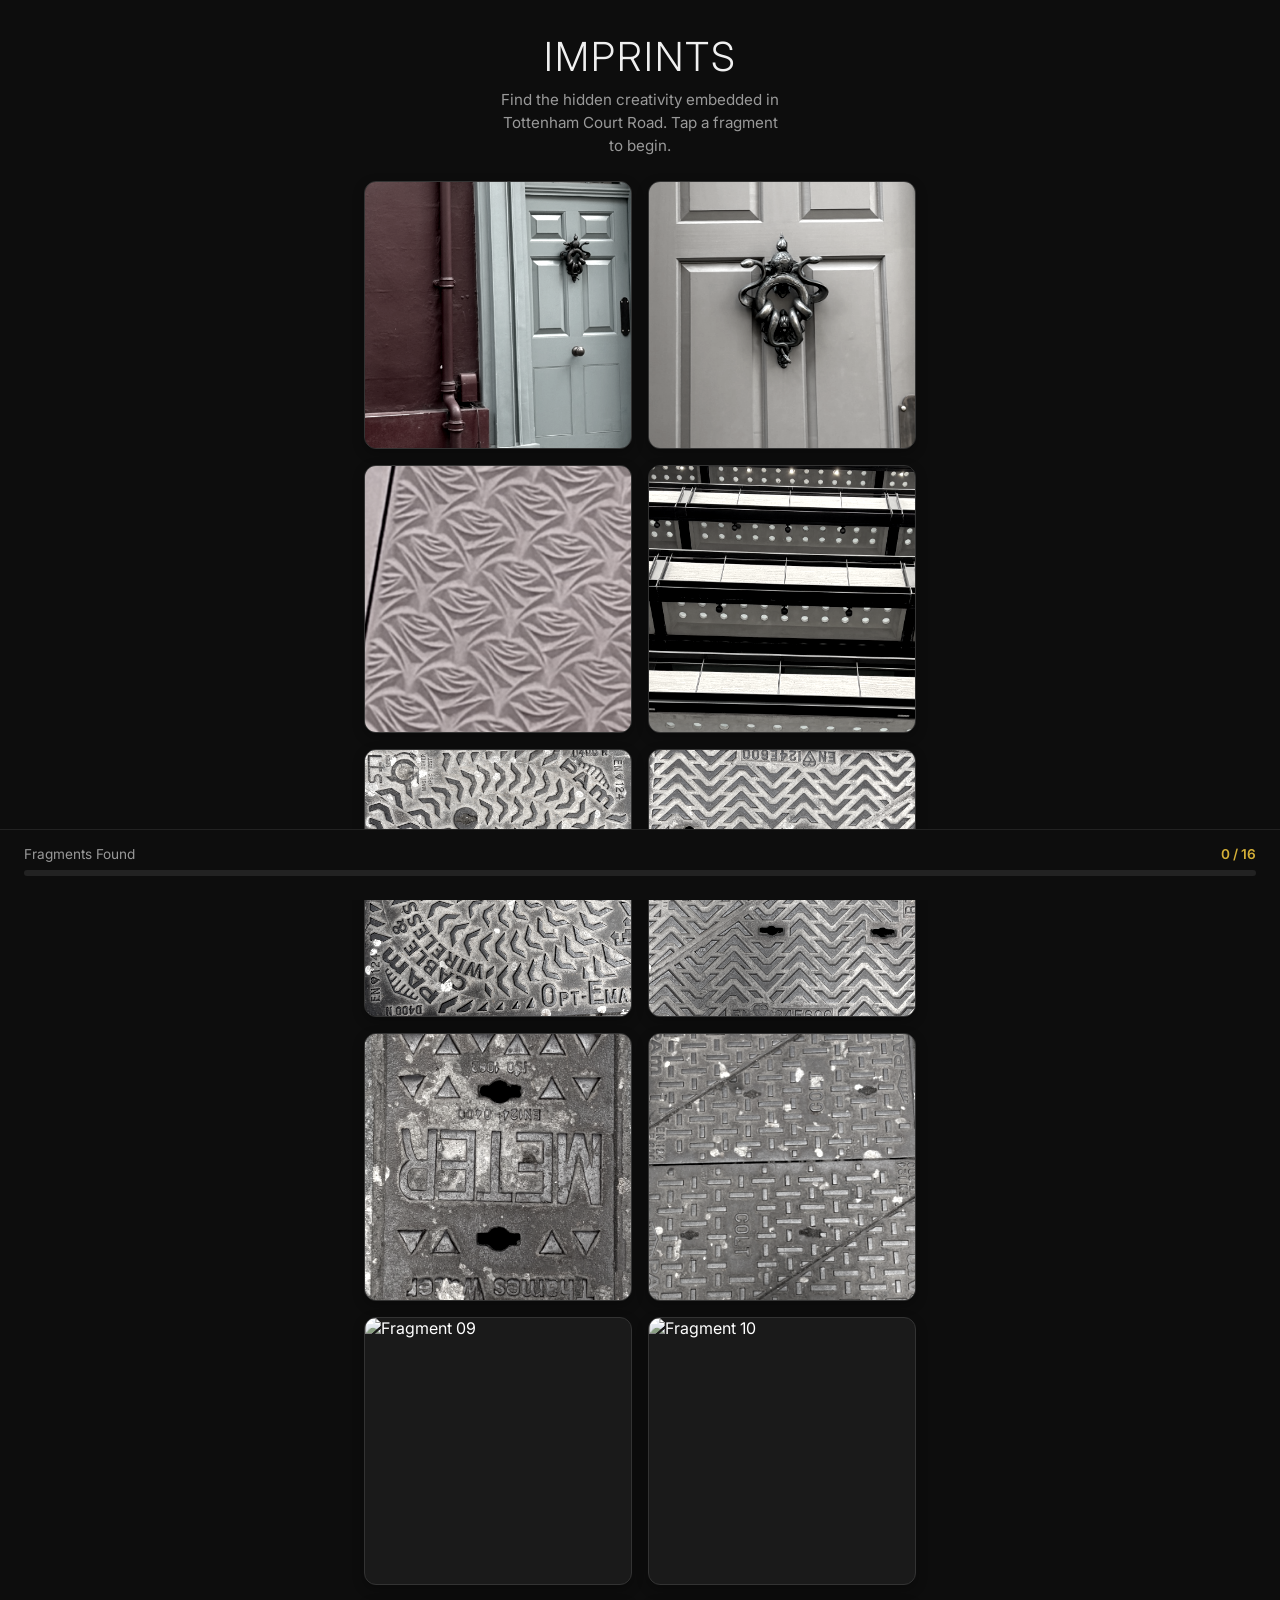
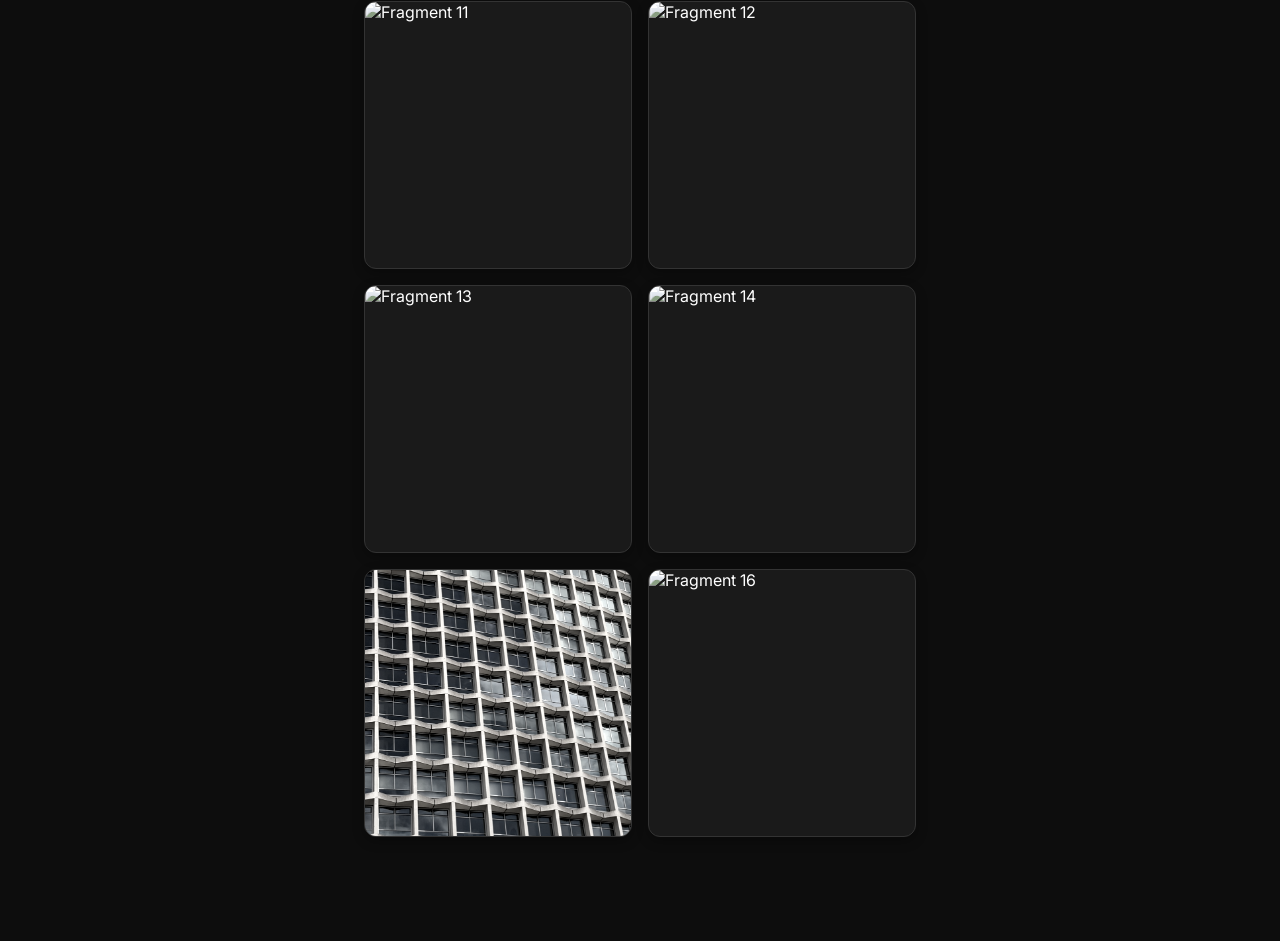
==== index.html @ 4978377a "cange folder" ====
<!DOCTYPE html>
<html lang="en">
<head>
    <meta charset="UTF-8">
    <meta name="viewport" content="width=device-width, initial-scale=1.0, maximum-scale=1.0, user-scalable=no">
    <title>Imprints | Scavenger Hunt</title>
    <link rel="preconnect" href="https://fonts.googleapis.com">
    <link rel="preconnect" href="https://fonts.gstatic.com" crossorigin>
    <link href="https://fonts.googleapis.com/css2?family=Inter:wght@300;400;600&display=swap" rel="stylesheet">
    <link rel="stylesheet" href="style.css">
</head>
<body>
    <div class="app-container">
        <!-- Header -->
        <header class="header">
            <h1>Imprints</h1>
            <p>Find the hidden creativity embedded in Tottenham Court Road. Tap a fragment to begin.</p>
        </header>

        <!-- Main Grid -->
        <main class="grid-container" id="fragment-grid">
            <!-- Fragments will be injected here by app.js -->
        </main>

        <!-- Fullscreen Modal for Capture -->
        <div class="modal hidden" id="capture-modal">
            <div class="modal-content">
                <button class="close-btn" id="close-modal">&times;</button>
                <div class="modal-image-container">
                    <img src="" alt="Texture to find" id="modal-image">
                </div>
                <div class="modal-actions">
                    <h2 id="modal-title">Fragment #01</h2>
                    <p class="modal-instruction">Find this texture in the real world.</p>
                    
                    <label class="capture-btn" for="camera-input">
                        <span class="icon">&#128247;</span> Capture Imprint
                    </label>
                    <input type="file" id="camera-input" accept="image/*" capture="environment" class="hidden-input">
                </div>
            </div>
            
            <!-- Scanning Overlay -->
            <div class="scanning-overlay hidden" id="scanning-overlay">
                <div class="scanner-line"></div>
                <div class="scanning-text">Analyzing Imprint...</div>
            </div>
            
            <!-- Success Overlay -->
            <div class="success-overlay hidden" id="success-overlay">
                <div class="success-icon">&#10003;</div>
                <div class="success-text">Imprint Found!</div>
                <p>You have uncovered a layer of the city's creativity.</p>
                <button class="continue-btn" id="continue-btn">Continue Hunting</button>
            </div>
        </div>
        
        <!-- Progress Bar -->
        <div class="progress-bar-container">
            <div class="progress-stats">
                <span>Fragments Found</span>
                <span id="progress-text">0 / 16</span>
            </div>
            <div class="progress-track">
                <div class="progress-fill" id="progress-fill"></div>
            </div>
        </div>
    </div>

    <script src="app.js"></script>
</body>
</html>
---- style.css ----
:root {
    /* Solid, premium dark color palette */
    --bg-color: #0d0d0d;
    --surface-color: #1a1a1a;
    --surface-highlight: #262626;
    --text-primary: #f0f0f0;
    --text-secondary: #999999;
    --accent: #d4af37; /* A subtle gold/bronze for "creative spark" */
    --success: #4caf50;
    --border-radius: 12px;
    --transition-fast: 0.2s ease;
    --transition-smooth: 0.4s cubic-bezier(0.16, 1, 0.3, 1);
}

* {
    margin: 0;
    padding: 0;
    box-sizing: border-box;
}

body {
    font-family: 'Inter', -apple-system, BlinkMacSystemFont, sans-serif;
    background-color: var(--bg-color);
    color: var(--text-primary);
    -webkit-font-smoothing: antialiased;
    overflow-x: hidden;
    user-select: none;
}

.app-container {
    max-width: 600px; /* Constrain for larger screens, fills mobile */
    margin: 0 auto;
    min-height: 100vh;
    display: flex;
    flex-direction: column;
    padding-bottom: 80px; /* Space for progress bar */
}

/* Typography & Header */
.header {
    padding: 32px 24px 24px;
    text-align: center;
}

h1 {
    font-weight: 300;
    font-size: 2.5rem;
    letter-spacing: 2px;
    margin-bottom: 8px;
    text-transform: uppercase;
}

.header p {
    color: var(--text-secondary);
    font-size: 0.95rem;
    line-height: 1.5;
    max-width: 280px;
    margin: 0 auto;
}

/* Grid Layout */
.grid-container {
    display: grid;
    grid-template-columns: repeat(2, 1fr);
    gap: 16px;
    padding: 0 24px 24px;
}

.fragment-card {
    position: relative;
    aspect-ratio: 1;
    border-radius: var(--border-radius);
    overflow: hidden;
    background-color: var(--surface-color);
    cursor: pointer;
    box-shadow: 0 4px 12px rgba(0,0,0,0.3);
    transition: transform var(--transition-fast), box-shadow var(--transition-fast);
    /* Solid borders instead of glassmorphism */
    border: 1px solid #333; 
}

.fragment-card:active {
    transform: scale(0.96);
}

.fragment-image {
    width: 100%;
    height: 100%;
    object-fit: cover;
    filter: grayscale(80%) contrast(1.2); /* Make them look hidden/mysterious initially */
    transition: filter var(--transition-smooth);
}

/* Found State */
.fragment-card.found .fragment-image {
    filter: grayscale(0%) contrast(1); /* Reveal original colors */
}

.fragment-card.found::after {
    content: '✓';
    position: absolute;
    top: 8px;
    right: 8px;
    width: 24px;
    height: 24px;
    background-color: var(--accent);
    color: #000;
    display: flex;
    align-items: center;
    justify-content: center;
    border-radius: 50%;
    font-size: 14px;
    font-weight: bold;
    box-shadow: 0 2px 8px rgba(0,0,0,0.5);
}

/* Modal */
.modal {
    position: fixed;
    top: 0;
    left: 0;
    width: 100vw;
    height: 100vh;
    background-color: var(--bg-color);
    z-index: 100;
    display: flex;
    flex-direction: column;
    opacity: 1;
    transition: opacity var(--transition-smooth), transform var(--transition-smooth);
}

.modal.hidden {
    opacity: 0;
    pointer-events: none;
    transform: translateY(20px);
}

.modal-content {
    flex: 1;
    display: flex;
    flex-direction: column;
    height: 100%;
}

.close-btn {
    position: absolute;
    top: 24px;
    right: 24px;
    background: var(--surface-color);
    border: 1px solid #333;
    color: var(--text-primary);
    width: 44px;
    height: 44px;
    border-radius: 50%;
    font-size: 24px;
    display: flex;
    align-items: center;
    justify-content: center;
    cursor: pointer;
    z-index: 10;
}

.modal-image-container {
    flex: 1;
    width: 100%;
    background-color: #000;
    display: flex;
    align-items: center;
    justify-content: center;
    overflow: hidden;
}

#modal-image {
    width: 100%;
    height: 100%;
    object-fit: cover;
}

.modal-actions {
    background-color: var(--surface-color);
    padding: 32px 24px 48px;
    border-top: 1px solid #333;
    text-align: center;
}

#modal-title {
    font-weight: 600;
    font-size: 1.5rem;
    margin-bottom: 8px;
}

.modal-instruction {
    color: var(--text-secondary);
    margin-bottom: 24px;
}

/* Buttons */
.capture-btn, .continue-btn {
    display: inline-flex;
    align-items: center;
    justify-content: center;
    background-color: var(--accent);
    color: #000;
    padding: 16px 32px;
    border-radius: 30px;
    font-size: 1.1rem;
    font-weight: 600;
    width: 100%;
    max-width: 300px;
    cursor: pointer;
    border: none;
    transition: opacity var(--transition-fast), transform var(--transition-fast);
}

.capture-btn:active, .continue-btn:active {
    transform: scale(0.98);
}

.icon {
    margin-right: 8px;
    font-size: 1.2rem;
}

.hidden-input {
    display: none; /* Hide the actual file input */
}

/* Progress Bar */
.progress-bar-container {
    position: fixed;
    bottom: 0;
    left: 0;
    width: 100%;
    background-color: var(--bg-color);
    padding: 16px 24px 24px;
    border-top: 1px solid #222;
    z-index: 50;
}

.progress-stats {
    display: flex;
    justify-content: space-between;
    margin-bottom: 8px;
    font-size: 0.85rem;
    color: var(--text-secondary);
}

#progress-text {
    color: var(--accent);
    font-weight: 600;
}

.progress-track {
    width: 100%;
    height: 6px;
    background-color: #222;
    border-radius: 3px;
    overflow: hidden;
}

.progress-fill {
    height: 100%;
    background-color: var(--accent);
    width: 0%;
    transition: width 0.8s cubic-bezier(0.16, 1, 0.3, 1);
}

/* Overlays (Scanning / Success) */
.scanning-overlay, .success-overlay {
    position: absolute;
    top: 0;
    left: 0;
    width: 100%;
    height: 100%;
    background-color: rgba(13, 13, 13, 0.95);
    z-index: 101;
    display: flex;
    flex-direction: column;
    align-items: center;
    justify-content: center;
    transition: opacity var(--transition-fast);
}

.scanning-overlay.hidden, .success-overlay.hidden {
    opacity: 0;
    pointer-events: none;
}

.scanner-line {
    width: 80%;
    height: 2px;
    background-color: var(--accent);
    box-shadow: 0 0 10px var(--accent);
    animation: scan 1.5s infinite ease-in-out alternate;
    margin-bottom: 24px;
}

@keyframes scan {
    0% { transform: translateY(-50px); }
    100% { transform: translateY(50px); }
}

.scanning-text {
    font-family: monospace;
    color: var(--accent);
    letter-spacing: 2px;
    animation: pulse 1s infinite alternate;
}

@keyframes pulse {
    0% { opacity: 0.5; }
    100% { opacity: 1; }
}

.success-icon {
    font-size: 4rem;
    color: var(--accent);
    margin-bottom: 16px;
}

.success-text {
    font-size: 2rem;
    font-weight: 600;
    margin-bottom: 8px;
}

.success-overlay p {
    color: var(--text-secondary);
    margin-bottom: 32px;
    text-align: center;
    max-width: 250px;
}
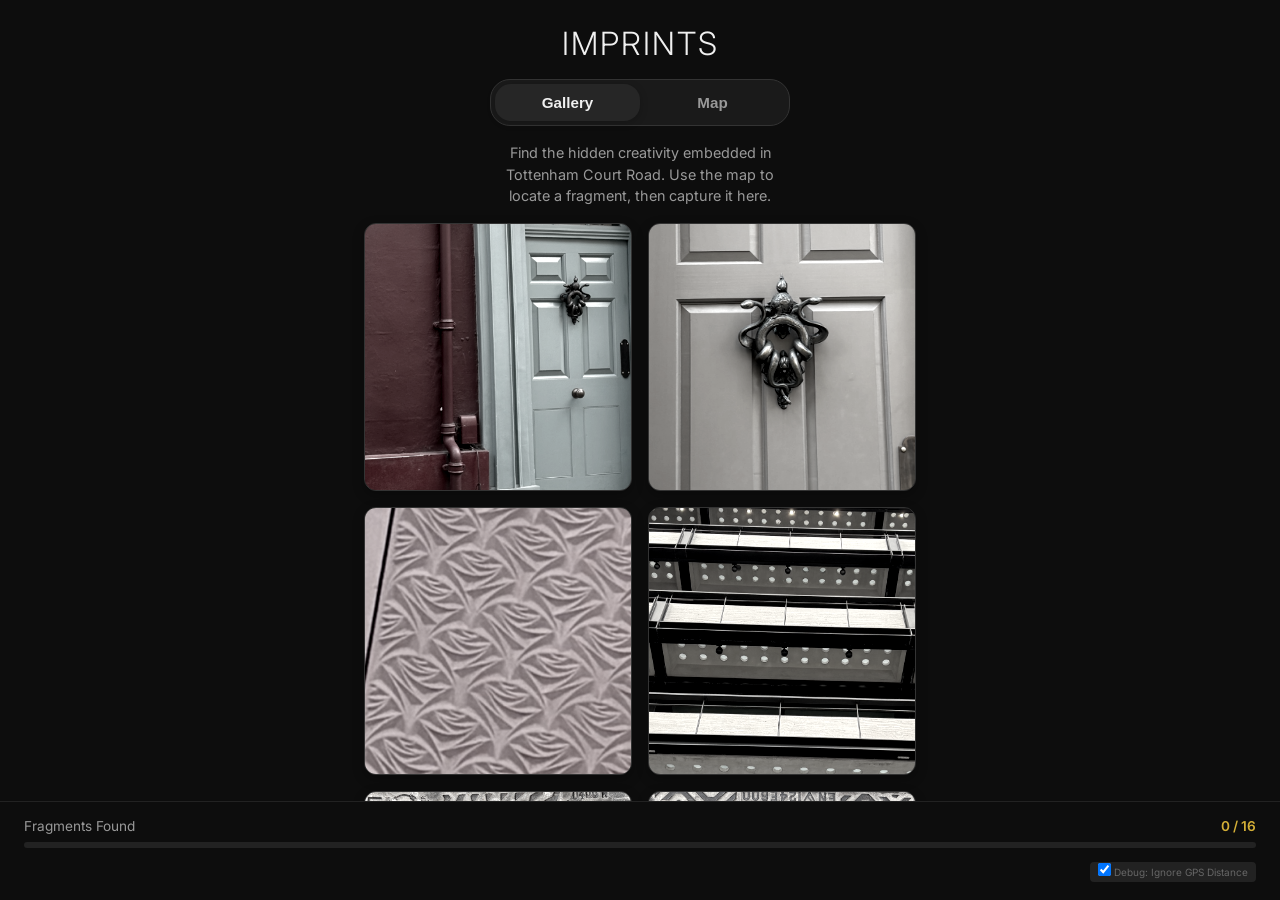
==== commit 07172b7f: "map functinality" ====
--- a/index.html
+++ b/index.html
@@ -1,28 +1,53 @@
 <!DOCTYPE html>
 <html lang="en">
+
 <head>
     <meta charset="UTF-8">
     <meta name="viewport" content="width=device-width, initial-scale=1.0, maximum-scale=1.0, user-scalable=no">
     <title>Imprints | Scavenger Hunt</title>
+
+    <!-- Fonts -->
     <link rel="preconnect" href="https://fonts.googleapis.com">
     <link rel="preconnect" href="https://fonts.gstatic.com" crossorigin>
     <link href="https://fonts.googleapis.com/css2?family=Inter:wght@300;400;600&display=swap" rel="stylesheet">
+
+    <!-- Leaflet CSS for Maps -->
+    <link rel="stylesheet" href="https://unpkg.com/leaflet@1.9.4/dist/leaflet.css"
+        integrity="sha256-p4NxAoJBhIIN+hmNHrzRCf9tD/miZyoHS5obTRR9BMY=" crossorigin="" />
+
+    <!-- Custom CSS -->
     <link rel="stylesheet" href="style.css">
 </head>
+
 <body>
     <div class="app-container">
-        <!-- Header -->
-        <header class="header">
+
+        <!-- Toggle map/grid -->
+        <nav class="top-nav">
             <h1>Imprints</h1>
-            <p>Find the hidden creativity embedded in Tottenham Court Road. Tap a fragment to begin.</p>
-        </header>
+            <div class="nav-toggles">
+                <button id="btn-grid" class="nav-btn active">Gallery</button>
+                <button id="btn-map" class="nav-btn">Map</button>
+            </div>
+        </nav>
 
-        <!-- Main Grid -->
-        <main class="grid-container" id="fragment-grid">
-            <!-- Fragments will be injected here by app.js -->
+        <!-- Main Gallery Grid View -->
+        <main class="view-container active-view" id="view-grid">
+            <header class="header">
+                <p>Find the hidden creativity embedded in Tottenham Court Road. Use the map to locate a fragment, then
+                    capture it here.</p>
+            </header>
+            <div class="grid-container" id="fragment-grid">
+                <!-- Fragments injected via JS -->
+            </div>
         </main>
 
-        <!-- Fullscreen Modal for Capture -->
+        <!-- Map View -->
+        <main class="view-container" id="view-map">
+            <div id="leaflet-map"></div>
+        </main>
+
+        <!-- Capture Modal -->
         <div class="modal hidden" id="capture-modal">
             <div class="modal-content">
                 <button class="close-btn" id="close-modal">&times;</button>
@@ -31,21 +56,25 @@
                 </div>
                 <div class="modal-actions">
                     <h2 id="modal-title">Fragment #01</h2>
-                    <p class="modal-instruction">Find this texture in the real world.</p>
-                    
-                    <label class="capture-btn" for="camera-input">
-                        <span class="icon">&#128247;</span> Capture Imprint
+                    <p class="modal-distance" id="modal-distance">Distance: Checking Location...</p>
+                    <p class="modal-instruction" id="modal-instruction">Navigate closer to the fragment's location to
+                        unlock capture mode.</p>
+
+                    <label class="capture-btn disabled" id="capture-label" for="camera-input">
+                        <span class="icon" id="capture-icon">&#128247;</span> <span id="capture-text">Too Far
+                            Away</span>
                     </label>
-                    <input type="file" id="camera-input" accept="image/*" capture="environment" class="hidden-input">
+                    <input type="file" id="camera-input" accept="image/*" capture="environment" class="hidden-input"
+                        disabled>
                 </div>
             </div>
-            
+
             <!-- Scanning Overlay -->
             <div class="scanning-overlay hidden" id="scanning-overlay">
                 <div class="scanner-line"></div>
-                <div class="scanning-text">Analyzing Imprint...</div>
+                <div class="scanning-text">Analyzing Imprint & Location...</div>
             </div>
-            
+
             <!-- Success Overlay -->
             <div class="success-overlay hidden" id="success-overlay">
                 <div class="success-icon">&#10003;</div>
@@ -53,8 +82,16 @@
                 <p>You have uncovered a layer of the city's creativity.</p>
                 <button class="continue-btn" id="continue-btn">Continue Hunting</button>
             </div>
+
+            <!-- Error Overlay -->
+            <div class="error-overlay hidden" id="error-overlay">
+                <div class="error-icon">&#10007;</div>
+                <div class="success-text" style="color:#ff5252;">Validation Failed</div>
+                <p id="error-message">You are not close enough to this imprint's location. Keep looking!</p>
+                <button class="continue-btn" id="error-btn" style="background-color:#ff5252;">Try Again</button>
+            </div>
         </div>
-        
+
         <!-- Progress Bar -->
         <div class="progress-bar-container">
             <div class="progress-stats">
@@ -64,9 +101,21 @@
             <div class="progress-track">
                 <div class="progress-fill" id="progress-fill"></div>
             </div>
+
+            <!-- DEBUG TOGGLE (Remove before production) -->
+            <div class="debug-panel">
+                <label>
+                    <input type="checkbox" id="debug-location" checked> Debug: Ignore GPS Distance
+                </label>
+            </div>
         </div>
     </div>
 
+    <!-- Leaflet JS -->
+    <script src="https://unpkg.com/leaflet@1.9.4/dist/leaflet.js"
+        integrity="sha256-20nQCchB9co0qIjJZRGuk2/Z9VM+kNiyxNV1lvTlZBo=" crossorigin=""></script>
+    <!-- Custom JS -->
     <script src="app.js"></script>
 </body>
-</html>
+
+</html>
--- a/style.css
+++ b/style.css
@@ -5,8 +5,10 @@
     --surface-highlight: #262626;
     --text-primary: #f0f0f0;
     --text-secondary: #999999;
-    --accent: #d4af37; /* A subtle gold/bronze for "creative spark" */
+    --accent: #d4af37;
+    /* A subtle gold/bronze for "creative spark" */
     --success: #4caf50;
+    --error: #ff5252;
     --border-radius: 12px;
     --transition-fast: 0.2s ease;
     --transition-smooth: 0.4s cubic-bezier(0.16, 1, 0.3, 1);
@@ -28,34 +30,85 @@
 }
 
 .app-container {
-    max-width: 600px; /* Constrain for larger screens, fills mobile */
+    max-width: 600px;
+    /* Constrain for larger screens, fills mobile */
     margin: 0 auto;
-    min-height: 100vh;
+    height: 100vh;
     display: flex;
     flex-direction: column;
-    padding-bottom: 80px; /* Space for progress bar */
+    padding-bottom: 80px;
+    /* Space for progress bar */
 }
 
 /* Typography & Header */
-.header {
-    padding: 32px 24px 24px;
+.top-nav {
+    padding: 24px 24px 16px;
     text-align: center;
+    background-color: var(--bg-color);
+    z-index: 10;
 }
 
 h1 {
     font-weight: 300;
-    font-size: 2.5rem;
+    font-size: 2rem;
     letter-spacing: 2px;
-    margin-bottom: 8px;
+    margin-bottom: 16px;
     text-transform: uppercase;
+}
+
+.nav-toggles {
+    display: flex;
+    background-color: var(--surface-color);
+    border-radius: 20px;
+    padding: 4px;
+    width: 100%;
+    max-width: 300px;
+    margin: 0 auto;
+    border: 1px solid #333;
+}
+
+.nav-btn {
+    flex: 1;
+    background: transparent;
+    border: none;
+    color: var(--text-secondary);
+    padding: 10px 0;
+    border-radius: 16px;
+    font-size: 0.95rem;
+    font-weight: 600;
+    cursor: pointer;
+    transition: all var(--transition-fast);
+}
+
+.nav-btn.active {
+    background-color: var(--surface-highlight);
+    color: var(--text-primary);
+    box-shadow: 0 2px 8px rgba(0, 0, 0, 0.2);
+}
+
+.header {
+    padding: 0 24px 16px;
+    text-align: center;
 }
 
 .header p {
     color: var(--text-secondary);
-    font-size: 0.95rem;
+    font-size: 0.90rem;
     line-height: 1.5;
     max-width: 280px;
     margin: 0 auto;
+}
+
+/* View Containers */
+.view-container {
+    flex: 1;
+    display: none;
+    flex-direction: column;
+    overflow-y: auto;
+}
+
+.view-container.active-view {
+    display: flex;
 }
 
 /* Grid Layout */
@@ -73,10 +126,9 @@
     overflow: hidden;
     background-color: var(--surface-color);
     cursor: pointer;
-    box-shadow: 0 4px 12px rgba(0,0,0,0.3);
+    box-shadow: 0 4px 12px rgba(0, 0, 0, 0.3);
     transition: transform var(--transition-fast), box-shadow var(--transition-fast);
-    /* Solid borders instead of glassmorphism */
-    border: 1px solid #333; 
+    border: 1px solid #333;
 }
 
 .fragment-card:active {
@@ -87,13 +139,13 @@
     width: 100%;
     height: 100%;
     object-fit: cover;
-    filter: grayscale(80%) contrast(1.2); /* Make them look hidden/mysterious initially */
+    filter: grayscale(80%) contrast(1.2);
     transition: filter var(--transition-smooth);
 }
 
 /* Found State */
 .fragment-card.found .fragment-image {
-    filter: grayscale(0%) contrast(1); /* Reveal original colors */
+    filter: grayscale(0%) contrast(1);
 }
 
 .fragment-card.found::after {
@@ -111,7 +163,66 @@
     border-radius: 50%;
     font-size: 14px;
     font-weight: bold;
-    box-shadow: 0 2px 8px rgba(0,0,0,0.5);
+    box-shadow: 0 2px 8px rgba(0, 0, 0, 0.5);
+}
+
+/* Map Layout */
+#leaflet-map {
+    width: 100%;
+    flex: 1;
+    background-color: #111;
+    z-index: 1;
+    /* Keep below overlays */
+}
+
+/* Custom Marker CSS */
+.custom-div-icon {
+    background: transparent;
+    border: none;
+}
+
+.marker-pin {
+    width: 20px;
+    height: 20px;
+    border-radius: 50%;
+    background-color: var(--surface-color);
+    border: 3px solid #555;
+    box-shadow: 0 0 10px rgba(0, 0, 0, 0.8);
+    transition: transform var(--transition-fast);
+}
+
+.marker-pin.found-pin {
+    background-color: var(--accent);
+    border-color: #fff;
+    box-shadow: 0 0 15px var(--accent);
+}
+
+.custom-div-icon:active .marker-pin {
+    transform: scale(1.2);
+}
+
+.user-location-marker {
+    width: 16px;
+    height: 16px;
+    border-radius: 50%;
+    background-color: #4285F4;
+    border: 3px solid #fff;
+    box-shadow: 0 0 15px rgba(66, 133, 244, 0.8);
+    animation: pulse-blue 2s infinite;
+}
+
+@keyframes pulse-blue {
+    0% {
+        box-shadow: 0 0 0 0 rgba(66, 133, 244, 0.7);
+    }
+
+    70% {
+        box-shadow: 0 0 0 15px rgba(66, 133, 244, 0);
+    }
+
+    100% {
+        box-shadow: 0 0 0 0 rgba(66, 133, 244, 0);
+    }
 }
 
 /* Modal */
@@ -178,7 +289,7 @@
 
 .modal-actions {
     background-color: var(--surface-color);
-    padding: 32px 24px 48px;
+    padding: 24px 24px 48px;
     border-top: 1px solid #333;
     text-align: center;
 }
@@ -186,16 +297,29 @@
 #modal-title {
     font-weight: 600;
     font-size: 1.5rem;
+    margin-bottom: 4px;
+}
+
+.modal-distance {
+    font-weight: 600;
+    font-size: 1rem;
+    color: var(--error);
     margin-bottom: 8px;
+}
+
+.modal-distance.valid {
+    color: var(--success);
 }
 
 .modal-instruction {
     color: var(--text-secondary);
     margin-bottom: 24px;
+    font-size: 0.9rem;
 }
 
 /* Buttons */
-.capture-btn, .continue-btn {
+.capture-btn,
+.continue-btn {
     display: inline-flex;
     align-items: center;
     justify-content: center;
@@ -209,10 +333,17 @@
     max-width: 300px;
     cursor: pointer;
     border: none;
-    transition: opacity var(--transition-fast), transform var(--transition-fast);
-}
-
-.capture-btn:active, .continue-btn:active {
+    transition: all var(--transition-fast);
+}
+
+.capture-btn.disabled {
+    background-color: #333;
+    color: #777;
+    cursor: not-allowed;
+}
+
+.capture-btn:not(.disabled):active,
+.continue-btn:active {
     transform: scale(0.98);
 }
 
@@ -222,7 +353,7 @@
 }
 
 .hidden-input {
-    display: none; /* Hide the actual file input */
+    display: none;
 }
 
 /* Progress Bar */
@@ -232,7 +363,7 @@
     left: 0;
     width: 100%;
     background-color: var(--bg-color);
-    padding: 16px 24px 24px;
+    padding: 16px 24px 20px;
     border-top: 1px solid #222;
     z-index: 50;
 }
@@ -265,8 +396,24 @@
     transition: width 0.8s cubic-bezier(0.16, 1, 0.3, 1);
 }
 
-/* Overlays (Scanning / Success) */
-.scanning-overlay, .success-overlay {
+.debug-panel {
+    margin-top: 12px;
+    text-align: right;
+}
+
+.debug-panel label {
+    font-size: 10px;
+    color: #666;
+    background: #222;
+    padding: 4px 8px;
+    border-radius: 4px;
+    cursor: pointer;
+}
+
+/* Overlays (Scanning / Success / Error) */
+.scanning-overlay,
+.success-overlay,
+.error-overlay {
     position: absolute;
     top: 0;
     left: 0;
@@ -281,7 +428,9 @@
     transition: opacity var(--transition-fast);
 }
 
-.scanning-overlay.hidden, .success-overlay.hidden {
+.scanning-overlay.hidden,
+.success-overlay.hidden,
+.error-overlay.hidden {
     opacity: 0;
     pointer-events: none;
 }
@@ -296,8 +445,13 @@
 }
 
 @keyframes scan {
-    0% { transform: translateY(-50px); }
-    100% { transform: translateY(50px); }
+    0% {
+        transform: translateY(-50px);
+    }
+
+    100% {
+        transform: translateY(50px);
+    }
 }
 
 .scanning-text {
@@ -305,28 +459,45 @@
     color: var(--accent);
     letter-spacing: 2px;
     animation: pulse 1s infinite alternate;
+    text-align: center;
+    padding: 0 20px;
 }
 
 @keyframes pulse {
-    0% { opacity: 0.5; }
-    100% { opacity: 1; }
+    0% {
+        opacity: 0.5;
+    }
+
+    100% {
+        opacity: 1;
+    }
+}
+
+.success-icon,
+.error-icon {
+    font-size: 4rem;
+    margin-bottom: 16px;
 }
 
 .success-icon {
-    font-size: 4rem;
-    color: var(--accent);
-    margin-bottom: 16px;
+    color: var(--success);
+}
+
+.error-icon {
+    color: var(--error);
 }
 
 .success-text {
     font-size: 2rem;
     font-weight: 600;
     margin-bottom: 8px;
-}
-
-.success-overlay p {
+    text-align: center;
+}
+
+.success-overlay p,
+.error-overlay p {
     color: var(--text-secondary);
     margin-bottom: 32px;
     text-align: center;
     max-width: 250px;
-}
+}
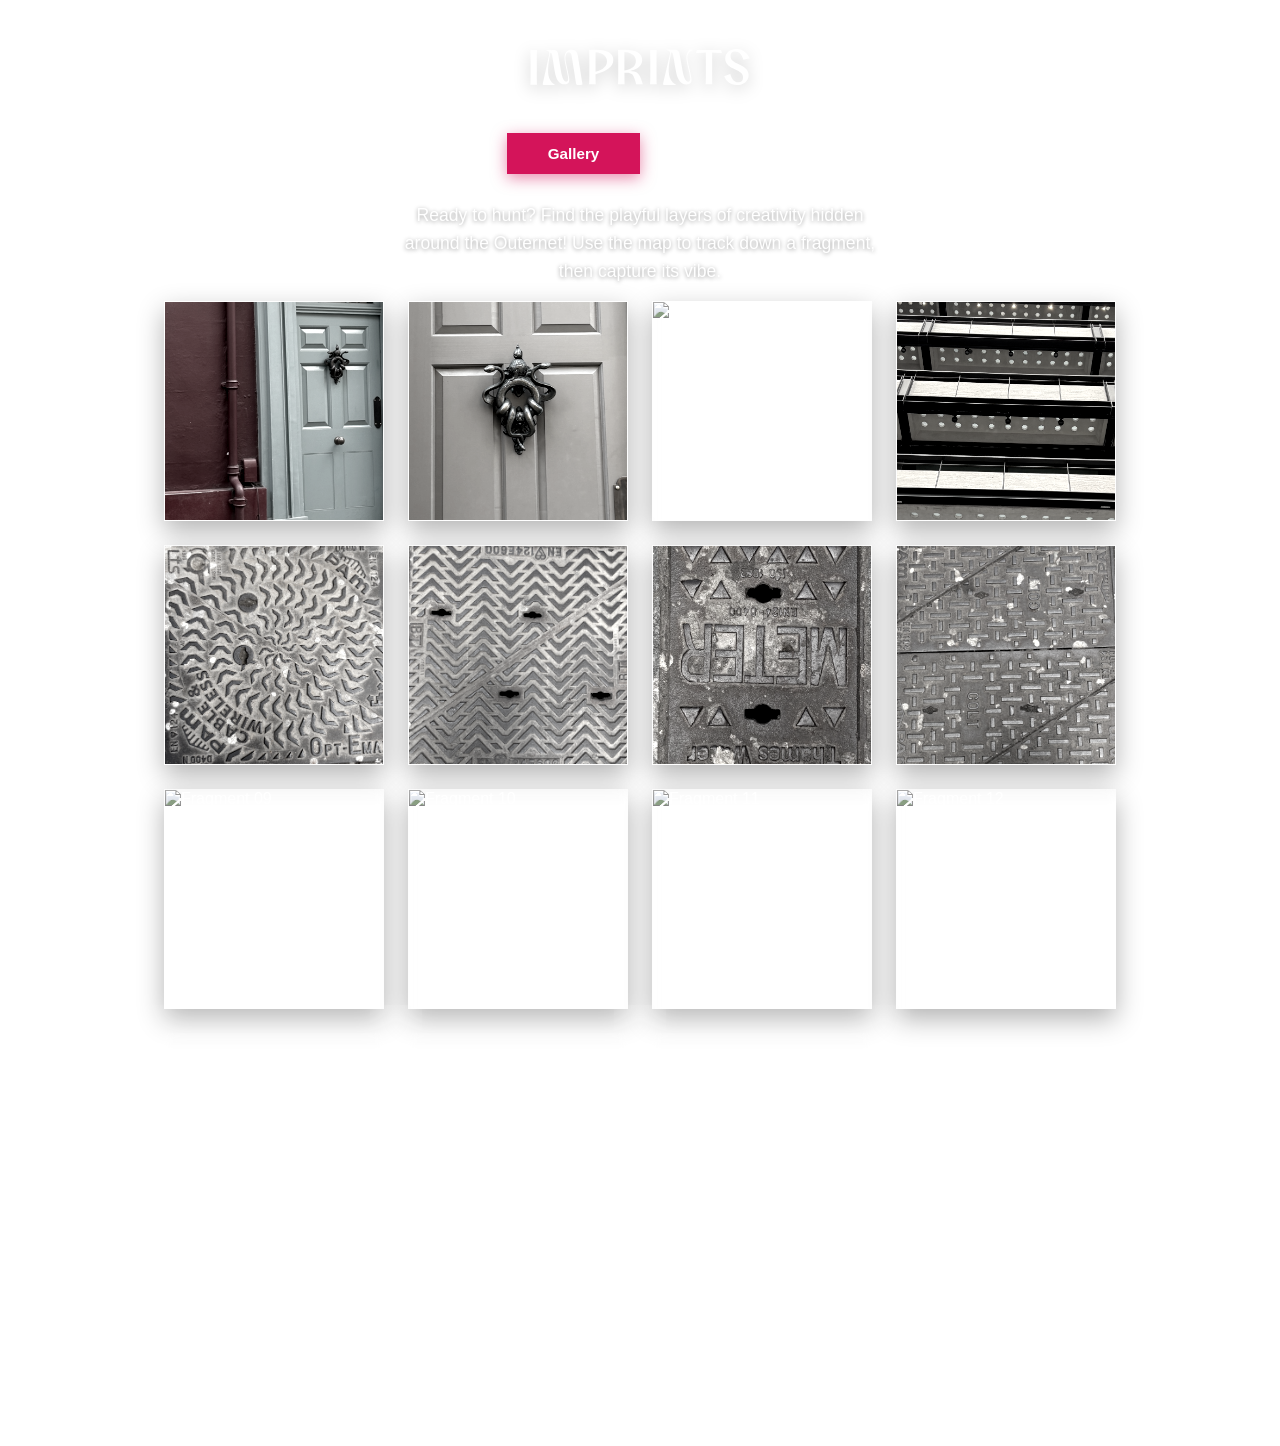
==== commit cb7f7203: "branding" ====
--- a/index.html
+++ b/index.html
@@ -5,11 +5,6 @@
     <meta charset="UTF-8">
     <meta name="viewport" content="width=device-width, initial-scale=1.0, maximum-scale=1.0, user-scalable=no">
     <title>Imprints | Scavenger Hunt</title>
-
-    <!-- Fonts -->
-    <link rel="preconnect" href="https://fonts.googleapis.com">
-    <link rel="preconnect" href="https://fonts.gstatic.com" crossorigin>
-    <link href="https://fonts.googleapis.com/css2?family=Inter:wght@300;400;600&display=swap" rel="stylesheet">
 
     <!-- Leaflet CSS for Maps -->
     <link rel="stylesheet" href="https://unpkg.com/leaflet@1.9.4/dist/leaflet.css"
@@ -24,7 +19,9 @@
 
         <!-- Toggle map/grid -->
         <nav class="top-nav">
-            <h1>Imprints</h1>
+            <div class="logo-container">
+                <img src="images/IMPRINTS Logo.svg" alt="Imprints Project" class="main-logo">
+            </div>
             <div class="nav-toggles">
                 <button id="btn-grid" class="nav-btn active">Gallery</button>
                 <button id="btn-map" class="nav-btn">Map</button>
@@ -34,8 +31,7 @@
         <!-- Main Gallery Grid View -->
         <main class="view-container active-view" id="view-grid">
             <header class="header">
-                <p>Find the hidden creativity embedded in Tottenham Court Road. Use the map to locate a fragment, then
-                    capture it here.</p>
+                <p>Ready to hunt? Find the playful layers of creativity hidden around the Outernet! Use the map to track down a fragment, then capture its vibe.</p>
             </header>
             <div class="grid-container" id="fragment-grid">
                 <!-- Fragments injected via JS -->
@@ -71,12 +67,14 @@
 
             <!-- Scanning Overlay -->
             <div class="scanning-overlay hidden" id="scanning-overlay">
+                <div class="scanning-ring"></div>
                 <div class="scanner-line"></div>
-                <div class="scanning-text">Analyzing Imprint & Location...</div>
+                <div class="scanning-text">SCANNIG FOR IMPRINTS...</div>
             </div>
 
             <!-- Success Overlay -->
             <div class="success-overlay hidden" id="success-overlay">
+                <div class="success-glow"></div>
                 <div class="success-icon">&#10003;</div>
                 <div class="success-text">Imprint Found!</div>
                 <p>You have uncovered a layer of the city's creativity.</p>
@@ -96,17 +94,12 @@
         <div class="progress-bar-container">
             <div class="progress-stats">
                 <span>Fragments Found</span>
-                <span id="progress-text">0 / 16</span>
+                <span id="progress-text">0 / 15</span>
             </div>
             <div class="progress-track">
                 <div class="progress-fill" id="progress-fill"></div>
             </div>
 
-            <!-- DEBUG TOGGLE (Remove before production) -->
-            <div class="debug-panel">
-                <label>
-                    <input type="checkbox" id="debug-location" checked> Debug: Ignore GPS Distance
-                </label>
             </div>
         </div>
     </div>
--- a/style.css
+++ b/style.css
@@ -1,15 +1,34 @@
+@import url("https://use.typekit.net/tlc5rcf.css");
+
 :root {
-    /* Solid, premium dark color palette */
-    --bg-color: #0d0d0d;
-    --surface-color: #1a1a1a;
-    --surface-highlight: #262626;
-    --text-primary: #f0f0f0;
-    --text-secondary: #999999;
-    --accent: #d4af37;
-    /* A subtle gold/bronze for "creative spark" */
+    /* Imprints Project - Brand Identity */
+    --primary: #680026;
+
+    /* Secondary/Accent Palette - User Provided */
+    --white: #ffffff;
+    --accent-coral: #fe8c7b;
+    --accent-pink-soft: #f5c9ca;
+    --accent-teal: #1e8ea2;
+    --accent-blue-soft: #cae2e9;
+    --accent-berry: #d4145a;
+
+    /* Functional Mapping */
+    --bg-color: var(--primary);
+    --surface-color: rgba(255, 255, 255, 0.08);
+    /* Sophisticated glass look */
+    --surface-highlight: rgba(255, 255, 255, 0.15);
+    --text-primary: var(--white);
+    --text-secondary: var(--white);
+    --accent: var(--accent-coral);
+
     --success: #4caf50;
     --error: #ff5252;
-    --border-radius: 12px;
+
+    --font-heading: "aquavita", sans-serif;
+    --font-body: "pelgao", sans-serif;
+
+    --border-radius: 0px;
+    /* Sharp corners for professional exhibition feel */
     --transition-fast: 0.2s ease;
     --transition-smooth: 0.4s cubic-bezier(0.16, 1, 0.3, 1);
 }
@@ -21,50 +40,68 @@
 }
 
 body {
-    font-family: 'Inter', -apple-system, BlinkMacSystemFont, sans-serif;
-    background-color: var(--bg-color);
+    font-family: var(--font-body);
+    background-image: url('images/IMPRINTS Background.png');
+    background-size: cover;
+    background-position: center;
+    background-attachment: fixed;
     color: var(--text-primary);
     -webkit-font-smoothing: antialiased;
     overflow-x: hidden;
     user-select: none;
+    min-height: 100vh;
 }
 
 .app-container {
-    max-width: 600px;
-    /* Constrain for larger screens, fills mobile */
+    width: 100%;
+    max-width: 1000px; /* Consistent desktop width */
     margin: 0 auto;
-    height: 100vh;
+    min-height: 100vh;
     display: flex;
     flex-direction: column;
-    padding-bottom: 80px;
-    /* Space for progress bar */
+    position: relative;
 }
 
 /* Typography & Header */
 .top-nav {
-    padding: 24px 24px 16px;
+    padding: 32px 24px 20px;
     text-align: center;
-    background-color: var(--bg-color);
-    z-index: 10;
-}
-
-h1 {
-    font-weight: 300;
-    font-size: 2rem;
-    letter-spacing: 2px;
-    margin-bottom: 16px;
-    text-transform: uppercase;
+    background: transparent;
+    position: relative; 
+    z-index: 100;
+}
+
+.logo-container {
+    margin-bottom: 24px;
+    display: flex;
+    justify-content: center;
+}
+
+.main-logo {
+    height: 70px;
+    width: auto;
+    filter: drop-shadow(0 4px 8px rgba(0, 0, 0, 0.2));
+}
+
+h1,
+h2,
+h3,
+.modal-title {
+    font-family: var(--font-heading);
+    font-weight: 500;
+    text-shadow: 0 2px 10px rgba(0, 0, 0, 0.3);
 }
 
 .nav-toggles {
     display: flex;
     background-color: var(--surface-color);
-    border-radius: 20px;
-    padding: 4px;
-    width: 100%;
-    max-width: 300px;
+    border-radius: 0;
+    padding: 6px;
+    width: 100%;
+    max-width: 280px;
     margin: 0 auto;
-    border: 1px solid #333;
+    border: 1px solid rgba(255, 255, 255, 0.1);
+    backdrop-filter: blur(10px);
 }
 
 .nav-btn {
@@ -72,8 +109,8 @@
     background: transparent;
     border: none;
     color: var(--text-secondary);
-    padding: 10px 0;
-    border-radius: 16px;
+    padding: 12px 0;
+    border-radius: 0;
     font-size: 0.95rem;
     font-weight: 600;
     cursor: pointer;
@@ -81,9 +118,9 @@
 }
 
 .nav-btn.active {
-    background-color: var(--surface-highlight);
-    color: var(--text-primary);
-    box-shadow: 0 2px 8px rgba(0, 0, 0, 0.2);
+    background-color: var(--accent-berry);
+    color: var(--white);
+    box-shadow: 0 4px 15px rgba(212, 20, 90, 0.5);
 }
 
 .header {
@@ -92,11 +129,12 @@
 }
 
 .header p {
-    color: var(--text-secondary);
-    font-size: 0.90rem;
-    line-height: 1.5;
-    max-width: 280px;
+    color: var(--white);
+    font-size: 0.95rem;
+    line-height: 1.6;
+    max-width: 500px;
     margin: 0 auto;
+    text-shadow: 0 1px 4px rgba(0,0,0,0.4);
 }
 
 /* View Containers */
@@ -104,7 +142,7 @@
     flex: 1;
     display: none;
     flex-direction: column;
-    overflow-y: auto;
+    /* Natural page scroll, no internal overflow */
 }
 
 .view-container.active-view {
@@ -116,19 +154,31 @@
     display: grid;
     grid-template-columns: repeat(2, 1fr);
     gap: 16px;
-    padding: 0 24px 24px;
+    padding: 0 24px 100px; /* Extra bottom padding for progress bar */
+}
+
+@media (min-width: 800px) {
+    .grid-container {
+        grid-template-columns: repeat(4, 1fr);
+        gap: 24px;
+    }
+    
+    .header p {
+        font-size: 1.1rem;
+    }
 }
 
 .fragment-card {
     position: relative;
     aspect-ratio: 1;
-    border-radius: var(--border-radius);
+    border-radius: 0;
     overflow: hidden;
     background-color: var(--surface-color);
     cursor: pointer;
-    box-shadow: 0 4px 12px rgba(0, 0, 0, 0.3);
+    box-shadow: 0 10px 25px rgba(0, 0, 0, 0.3);
     transition: transform var(--transition-fast), box-shadow var(--transition-fast);
-    border: 1px solid #333;
+    border: 1px solid rgba(255, 255, 255, 0.1);
+    backdrop-filter: blur(5px);
 }
 
 .fragment-card:active {
@@ -144,35 +194,62 @@
 }
 
 /* Found State */
+.fragment-card.found {
+    border-color: var(--accent-berry);
+    transform: scale(1.02);
+    box-shadow: 0 15px 35px rgba(212, 20, 90, 0.3);
+    animation: pop 0.5s cubic-bezier(0.17, 0.89, 0.32, 1.49);
+}
+
+@keyframes pop {
+    0% {
+        transform: scale(1);
+    }
+
+    50% {
+        transform: scale(1.1);
+    }
+
+    100% {
+        transform: scale(1.02);
+    }
+}
+
 .fragment-card.found .fragment-image {
-    filter: grayscale(0%) contrast(1);
+    filter: grayscale(0%) contrast(1.1);
 }
 
 .fragment-card.found::after {
     content: '✓';
     position: absolute;
-    top: 8px;
-    right: 8px;
-    width: 24px;
-    height: 24px;
-    background-color: var(--accent);
-    color: #000;
+    top: 10px;
+    right: 10px;
+    width: 28px;
+    height: 28px;
+    background-color: var(--accent-berry);
+    color: #fff;
     display: flex;
     align-items: center;
     justify-content: center;
-    border-radius: 50%;
-    font-size: 14px;
+    border-radius: 0;
+    font-size: 16px;
     font-weight: bold;
-    box-shadow: 0 2px 8px rgba(0, 0, 0, 0.5);
+    box-shadow: 0 4px 10px rgba(0, 0, 0, 0.3);
+    border: 2px solid var(--white);
 }
 
 /* Map Layout */
 #leaflet-map {
     width: 100%;
-    flex: 1;
-    background-color: #111;
+    height: 600px; /* Fixed height for better control in natural flow */
+    background-color: #f5f5f5;
     z-index: 1;
-    /* Keep below overlays */
+}
+
+@media (min-width: 800px) {
+    #leaflet-map {
+        height: 70vh; /* Scalable height for desktop */
+    }
 }
 
 /* Custom Marker CSS */
@@ -182,19 +259,34 @@
 }
 
 .marker-pin {
-    width: 20px;
-    height: 20px;
+    width: 28px;
+    height: 28px;
     border-radius: 50%;
-    background-color: var(--surface-color);
-    border: 3px solid #555;
-    box-shadow: 0 0 10px rgba(0, 0, 0, 0.8);
+    background-color: var(--white);
+    border: 4px solid var(--accent-berry);
+    box-shadow: 0 4px 12px rgba(0, 0, 0, 0.4);
     transition: transform var(--transition-fast);
+    display: flex;
+    align-items: center;
+    justify-content: center;
+}
+
+.marker-pin::after {
+    content: '';
+    width: 8px;
+    height: 8px;
+    background-color: var(--accent-berry);
+    border-radius: 50%;
 }
 
 .marker-pin.found-pin {
-    background-color: var(--accent);
-    border-color: #fff;
-    box-shadow: 0 0 15px var(--accent);
+    background-color: var(--accent-berry);
+    border-color: var(--white);
+    box-shadow: 0 0 20px var(--accent-berry);
+}
+
+.marker-pin.found-pin::after {
+    background-color: var(--white);
 }
 
 .custom-div-icon:active .marker-pin {
@@ -232,12 +324,15 @@
     left: 0;
     width: 100vw;
     height: 100vh;
-    background-color: var(--bg-color);
-    z-index: 100;
-    display: flex;
-    flex-direction: column;
+    background-color: rgba(0, 0, 0, 0.85); /* Darker overlay for focus */
+    backdrop-filter: blur(10px);
+    z-index: 1000;
+    display: flex;
+    align-items: center;
+    justify-content: center;
     opacity: 1;
-    transition: opacity var(--transition-smooth), transform var(--transition-smooth);
+    transition: opacity var(--transition-smooth);
+    padding: 20px;
 }
 
 .modal.hidden {
@@ -247,19 +342,55 @@
 }
 
 .modal-content {
-    flex: 1;
+    background-color: rgba(104, 0, 38, 0.4); /* Transparent primary wash */
+    backdrop-filter: blur(20px);
+    width: 100%;
+    max-width: 900px;
+    height: auto;
+    max-height: 90vh;
     display: flex;
     flex-direction: column;
-    height: 100%;
+    position: relative;
+    box-shadow: 0 40px 100px rgba(0,0,0,0.6);
+    border: 1px solid rgba(255,255,255,0.1);
+    border-radius: 0;
+}
+
+@media (min-width: 700px) {
+    .modal-content {
+        flex-direction: row;
+        align-items: stretch;
+    }
+    
+    .modal-image-container {
+        flex: 1.2;
+    }
+    
+    .modal-actions {
+        flex: 1;
+        display: flex;
+        flex-direction: column;
+        justify-content: center;
+        padding: 40px !important;
+        text-align: left !important;
+    }
+    
+    .modal-actions #modal-title {
+        text-align: left;
+    }
+    
+    .modal-instruction {
+        text-align: left;
+    }
 }
 
 .close-btn {
     position: absolute;
     top: 24px;
     right: 24px;
-    background: var(--surface-color);
-    border: 1px solid #333;
-    color: var(--text-primary);
+    background: var(--surface-highlight);
+    border: none;
+    color: var(--white);
     width: 44px;
     height: 44px;
     border-radius: 50%;
@@ -269,52 +400,65 @@
     justify-content: center;
     cursor: pointer;
     z-index: 10;
+    backdrop-filter: blur(5px);
 }
 
 .modal-image-container {
     flex: 1;
     width: 100%;
-    background-color: #000;
-    display: flex;
+    background-color: rgba(0, 0, 0, 0.2);
+    display: flex;
+    justify-content: center;
     align-items: center;
-    justify-content: center;
     overflow: hidden;
-}
-
-#modal-image {
+    position: relative;
+}
+
+.modal-image-container img {
     width: 100%;
     height: 100%;
     object-fit: cover;
+    border-radius: 0;
+}
+
+#modal-image {
+    width: 100%;
+    height: 100%;
+    object-fit: cover;
 }
 
 .modal-actions {
-    background-color: var(--surface-color);
-    padding: 24px 24px 48px;
-    border-top: 1px solid #333;
+    background-color: transparent; /* Seamless */
+    padding: 24px;
     text-align: center;
+    position: relative;
+    z-index: 5;
 }
 
 #modal-title {
-    font-weight: 600;
-    font-size: 1.5rem;
-    margin-bottom: 4px;
+    font-weight: 500;
+    font-size: 1.8rem;
+    margin-bottom: 8px;
+    color: var(--white);
 }
 
 .modal-distance {
     font-weight: 600;
-    font-size: 1rem;
-    color: var(--error);
-    margin-bottom: 8px;
+    font-size: 1.1rem;
+    color: var(--accent-coral);
+    margin-bottom: 12px;
 }
 
 .modal-distance.valid {
-    color: var(--success);
+    color: #4caf50;
 }
 
 .modal-instruction {
-    color: var(--text-secondary);
+    color: var(--white);
     margin-bottom: 24px;
-    font-size: 0.9rem;
+    font-size: 1.1rem;
+    font-weight: 600;
+    text-shadow: 0 2px 8px rgba(0,0,0,0.5);
 }
 
 /* Buttons */
@@ -323,16 +467,17 @@
     display: inline-flex;
     align-items: center;
     justify-content: center;
-    background-color: var(--accent);
-    color: #000;
-    padding: 16px 32px;
-    border-radius: 30px;
+    background: linear-gradient(135deg, var(--accent-coral), var(--accent-berry));
+    color: var(--white);
+    padding: 18px 32px;
+    border-radius: 0;
     font-size: 1.1rem;
     font-weight: 600;
     width: 100%;
-    max-width: 300px;
+    max-width: 320px;
     cursor: pointer;
     border: none;
+    box-shadow: 0 6px 20px rgba(212, 20, 90, 0.3);
     transition: all var(--transition-fast);
 }
 
@@ -358,13 +503,10 @@
 
 /* Progress Bar */
 .progress-bar-container {
-    position: fixed;
-    bottom: 0;
-    left: 0;
-    width: 100%;
-    background-color: var(--bg-color);
-    padding: 16px 24px 20px;
-    border-top: 1px solid #222;
+    margin-top: auto;
+    width: 100%;
+    background: transparent;
+    padding: 32px 24px;
     z-index: 50;
 }
 
@@ -377,21 +519,21 @@
 }
 
 #progress-text {
-    color: var(--accent);
+    color: var(--white);
     font-weight: 600;
 }
 
 .progress-track {
     width: 100%;
     height: 6px;
-    background-color: #222;
-    border-radius: 3px;
+    background-color: rgba(255, 255, 255, 0.1);
+    border-radius: 0;
     overflow: hidden;
 }
 
 .progress-fill {
     height: 100%;
-    background-color: var(--accent);
+    background: linear-gradient(90deg, var(--accent-coral), var(--accent-berry));
     width: 0%;
     transition: width 0.8s cubic-bezier(0.16, 1, 0.3, 1);
 }
@@ -419,7 +561,8 @@
     left: 0;
     width: 100%;
     height: 100%;
-    background-color: rgba(13, 13, 13, 0.95);
+    background-color: rgba(104, 0, 38, 0.7); /* Seamless glass */
+    backdrop-filter: blur(15px);
     z-index: 101;
     display: flex;
     flex-direction: column;
@@ -436,12 +579,12 @@
 }
 
 .scanner-line {
-    width: 80%;
-    height: 2px;
-    background-color: var(--accent);
-    box-shadow: 0 0 10px var(--accent);
-    animation: scan 1.5s infinite ease-in-out alternate;
-    margin-bottom: 24px;
+    width: 90%;
+    height: 3px;
+    background: linear-gradient(90deg, transparent, var(--accent-coral), transparent);
+    box-shadow: 0 0 20px var(--accent-coral);
+    animation: scan 1.8s infinite ease-in-out alternate;
+    margin-bottom: 32px;
 }
 
 @keyframes scan {
@@ -465,11 +608,69 @@
 
 @keyframes pulse {
     0% {
-        opacity: 0.5;
+        opacity: 0.6;
+        transform: scale(0.98);
     }
 
     100% {
         opacity: 1;
+        transform: scale(1);
+    }
+}
+
+.scanning-ring {
+    width: 200px;
+    height: 200px;
+    border: 2px solid rgba(254, 140, 123, 0.3);
+    border-radius: 50%;
+    position: absolute;
+    animation: rotate 4s linear infinite;
+}
+
+.scanning-ring::before {
+    content: '';
+    position: absolute;
+    top: -5px;
+    left: 50%;
+    width: 10px;
+    height: 10px;
+    background: var(--accent-coral);
+    border-radius: 50%;
+    box-shadow: 0 0 15px var(--accent-coral);
+}
+
+@keyframes rotate {
+    from {
+        transform: rotate(0deg);
+    }
+
+    to {
+        transform: rotate(360deg);
+    }
+}
+
+.success-glow {
+    position: absolute;
+    width: 300px;
+    height: 300px;
+    background: radial-gradient(circle, rgba(212, 20, 90, 0.4) 0%, transparent 70%);
+    animation: success-pulse 2s ease-out forwards;
+}
+
+@keyframes success-pulse {
+    0% {
+        transform: scale(0.5);
+        opacity: 0;
+    }
+
+    50% {
+        transform: scale(1.2);
+        opacity: 1;
+    }
+
+    100% {
+        transform: scale(1);
+        opacity: 0.8;
     }
 }
 
@@ -496,8 +697,9 @@
 
 .success-overlay p,
 .error-overlay p {
-    color: var(--text-secondary);
+    color: var(--white);
     margin-bottom: 32px;
     text-align: center;
     max-width: 250px;
+    text-shadow: 0 2px 8px rgba(0,0,0,0.5);
 }
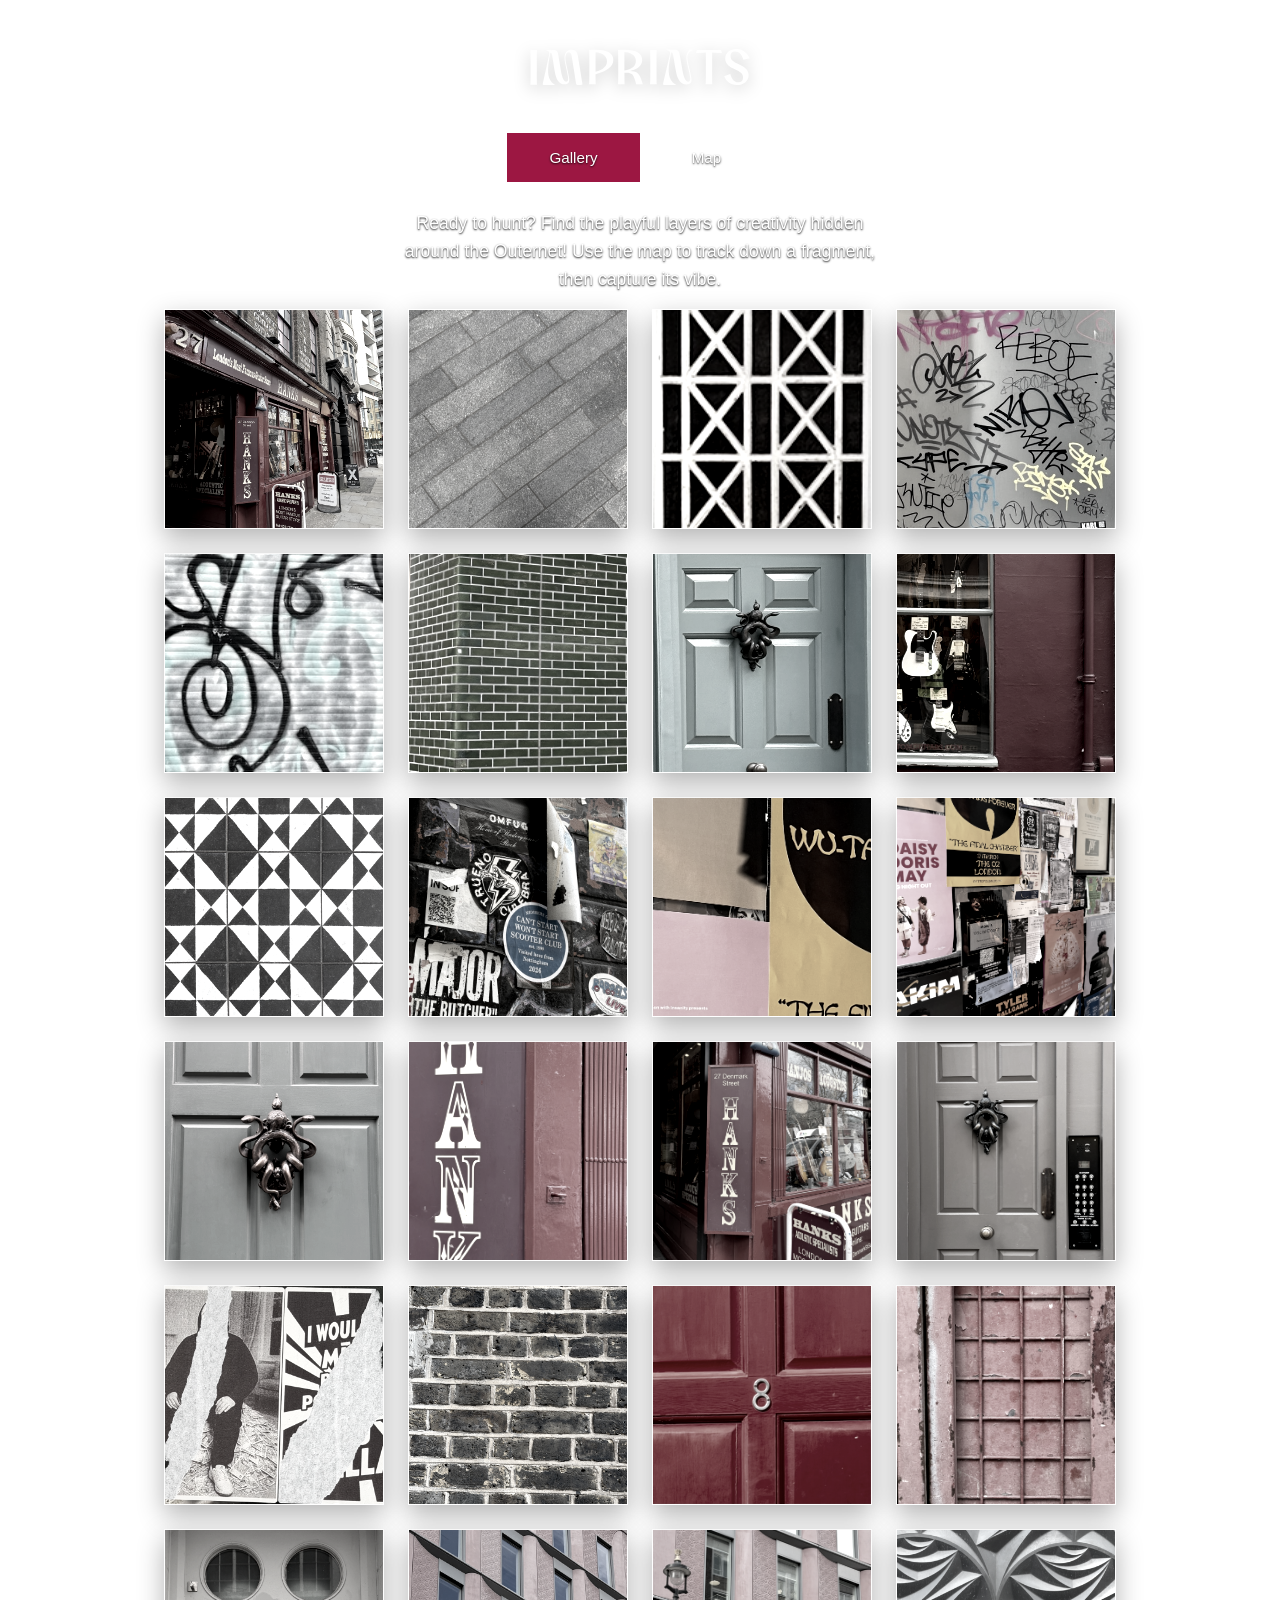
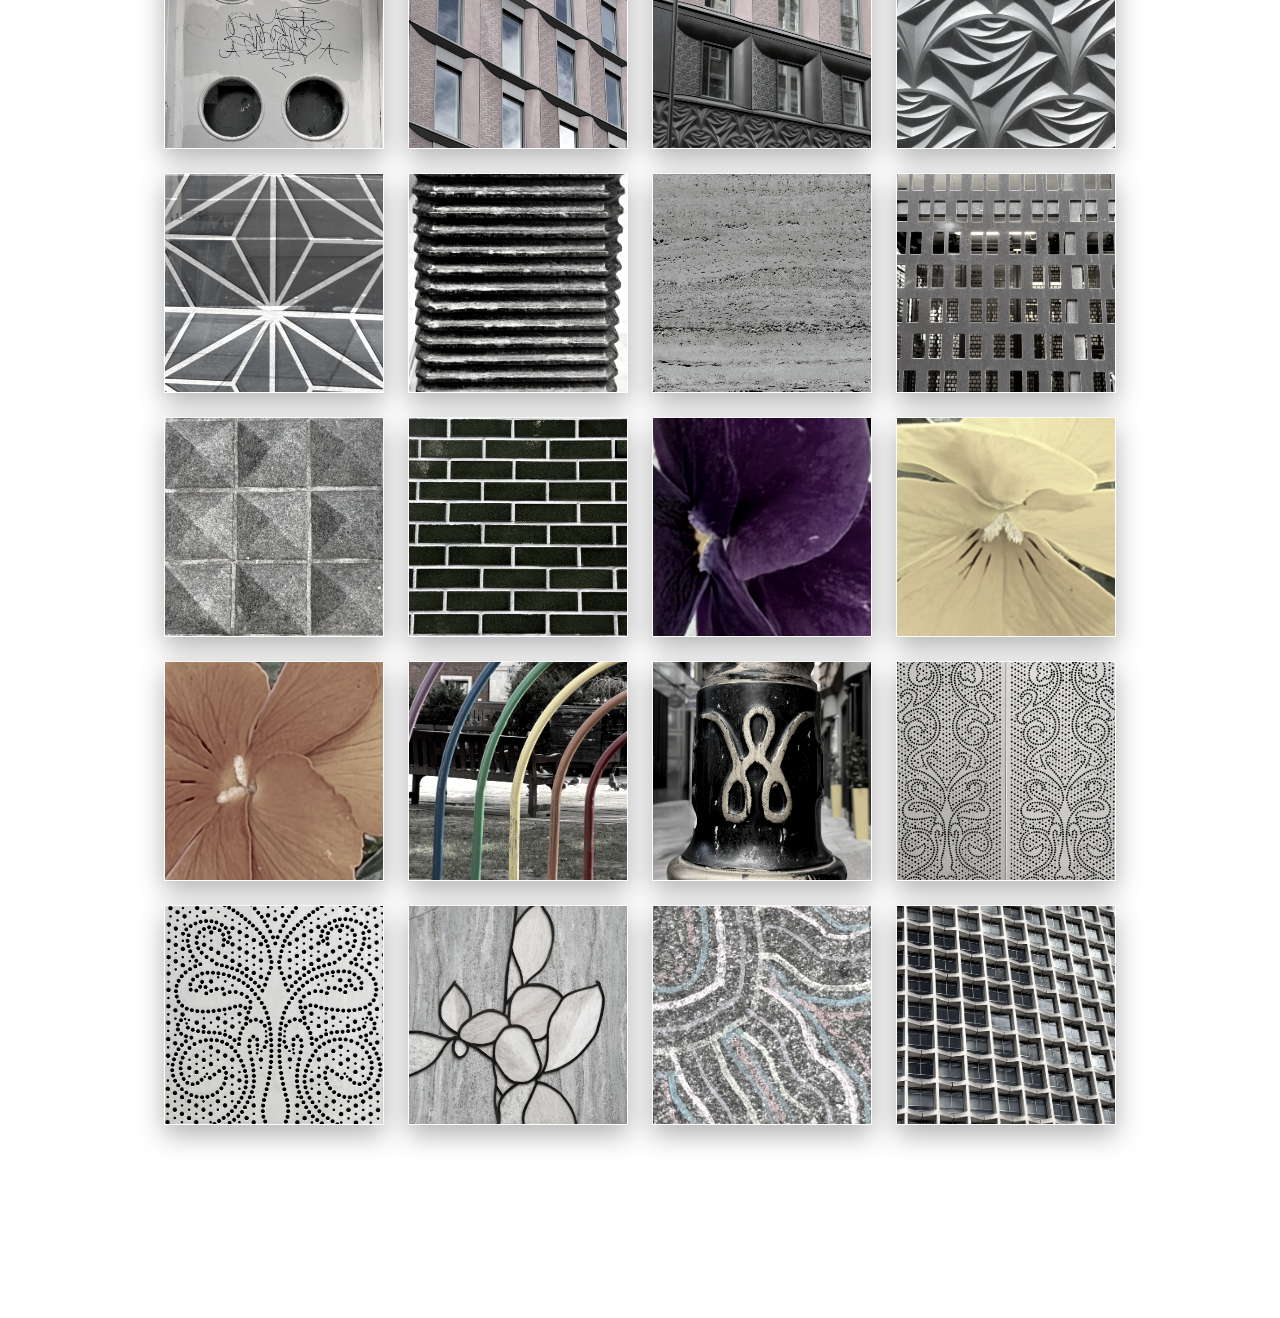
==== commit 2a54dd4d: "added photos" ====
--- a/index.html
+++ b/index.html
@@ -18,22 +18,22 @@
     <div class="app-container">
 
         <!-- Toggle map/grid -->
-        <nav class="top-nav">
+        <nav class="top-nav" role="navigation" aria-label="Main Navigation">
             <div class="logo-container">
-                <img src="images/IMPRINTS Logo.svg" alt="Imprints Project" class="main-logo">
+                <img src="images/IMPRINTS Logo.svg" alt="Imprints Project Logo" class="main-logo">
             </div>
-            <div class="nav-toggles">
-                <button id="btn-grid" class="nav-btn active">Gallery</button>
-                <button id="btn-map" class="nav-btn">Map</button>
+            <div class="nav-toggles" role="group" aria-label="View Switcher">
+                <button id="btn-grid" class="nav-btn active" aria-pressed="true">Gallery</button>
+                <button id="btn-map" class="nav-btn" aria-pressed="false">Map</button>
             </div>
         </nav>
 
         <!-- Main Gallery Grid View -->
-        <main class="view-container active-view" id="view-grid">
+        <main class="view-container active-view" id="view-grid" role="main">
             <header class="header">
                 <p>Ready to hunt? Find the playful layers of creativity hidden around the Outernet! Use the map to track down a fragment, then capture its vibe.</p>
             </header>
-            <div class="grid-container" id="fragment-grid">
+            <div class="grid-container" id="fragment-grid" aria-label="Fragment Gallery">
                 <!-- Fragments injected via JS -->
             </div>
         </main>
@@ -57,8 +57,7 @@
                         unlock capture mode.</p>
 
                     <label class="capture-btn disabled" id="capture-label" for="camera-input">
-                        <span class="icon" id="capture-icon">&#128247;</span> <span id="capture-text">Too Far
-                            Away</span>
+                        <span id="capture-text">Too Far Away</span>
                     </label>
                     <input type="file" id="camera-input" accept="image/*" capture="environment" class="hidden-input"
                         disabled>
@@ -91,15 +90,13 @@
         </div>
 
         <!-- Progress Bar -->
-        <div class="progress-bar-container">
+        <div class="progress-bar-container" role="progressbar" aria-label="Discovery Progress" aria-valuemin="0" aria-valuemax="40" id="progress-container">
             <div class="progress-stats">
                 <span>Fragments Found</span>
-                <span id="progress-text">0 / 15</span>
+                <span id="progress-text" aria-live="polite">0 / 40</span>
             </div>
             <div class="progress-track">
                 <div class="progress-fill" id="progress-fill"></div>
-            </div>
-
             </div>
         </div>
     </div>
--- a/style.css
+++ b/style.css
@@ -24,8 +24,8 @@
     --success: #4caf50;
     --error: #ff5252;
 
-    --font-heading: "aquavita", sans-serif;
-    --font-body: "pelgao", sans-serif;
+    --font-heading: "aquavit", sans-serif;
+    --font-body: "pelago-variable", sans-serif;
 
     --border-radius: 0px;
     /* Sharp corners for professional exhibition feel */
@@ -54,7 +54,8 @@
 
 .app-container {
     width: 100%;
-    max-width: 1000px; /* Consistent desktop width */
+    max-width: 1000px;
+    /* Consistent desktop width */
     margin: 0 auto;
     min-height: 100vh;
     display: flex;
@@ -67,7 +68,7 @@
     padding: 32px 24px 20px;
     text-align: center;
     background: transparent;
-    position: relative; 
+    position: relative;
     z-index: 100;
 }
 
@@ -89,7 +90,7 @@
 .modal-title {
     font-family: var(--font-heading);
     font-weight: 500;
-    text-shadow: 0 2px 10px rgba(0, 0, 0, 0.3);
+    text-shadow: 0 1px 4px rgba(0, 0, 0, 0.6); /* Sharper contour for legibility */
 }
 
 .nav-toggles {
@@ -109,18 +110,27 @@
     background: transparent;
     border: none;
     color: var(--text-secondary);
-    padding: 12px 0;
-    border-radius: 0;
+    padding: 16px 0; /* Increased touch target vertically */
+    font-family: var(--font-heading);
     font-size: 0.95rem;
-    font-weight: 600;
+    font-weight: 500;
     cursor: pointer;
     transition: all var(--transition-fast);
+    text-shadow: 0 1px 2px rgba(0, 0, 0, 0.8); /* Contour for glass contrast */
+}
+
+.nav-btn:focus-visible,
+.close-btn:focus-visible,
+.capture-btn:focus-visible,
+.continue-btn:focus-visible {
+    outline: 2px solid var(--accent-coral);
+    outline-offset: 4px;
 }
 
 .nav-btn.active {
-    background-color: var(--accent-berry);
+    background-color: #9c1742;
     color: var(--white);
-    box-shadow: 0 4px 15px rgba(212, 20, 90, 0.5);
+    /* box-shadow: 0 4px 15px rgba(212, 20, 90, 0.5); */
 }
 
 .header {
@@ -131,10 +141,11 @@
 .header p {
     color: var(--white);
     font-size: 0.95rem;
+    font-weight: 500;
     line-height: 1.6;
     max-width: 500px;
     margin: 0 auto;
-    text-shadow: 0 1px 4px rgba(0,0,0,0.4);
+    text-shadow: 0 1px 2px rgba(0, 0, 0, 0.9); /* Strong silhouette for legibility */
 }
 
 /* View Containers */
@@ -154,7 +165,8 @@
     display: grid;
     grid-template-columns: repeat(2, 1fr);
     gap: 16px;
-    padding: 0 24px 100px; /* Extra bottom padding for progress bar */
+    padding: 0 24px 100px;
+    /* Extra bottom padding for progress bar */
 }
 
 @media (min-width: 800px) {
@@ -162,7 +174,7 @@
         grid-template-columns: repeat(4, 1fr);
         gap: 24px;
     }
-    
+
     .header p {
         font-size: 1.1rem;
     }
@@ -239,16 +251,23 @@
 }
 
 /* Map Layout */
+#view-map {
+    padding: 0 24px 100px;
+}
+
 #leaflet-map {
     width: 100%;
-    height: 600px; /* Fixed height for better control in natural flow */
+    max-width: 1000px;
+    margin: 0 auto;
+    height: 500px;
     background-color: #f5f5f5;
     z-index: 1;
+    border: 1px solid rgba(255, 255, 255, 0.1);
 }
 
 @media (min-width: 800px) {
     #leaflet-map {
-        height: 70vh; /* Scalable height for desktop */
+        height: 60vh;
     }
 }
 
@@ -258,39 +277,33 @@
     border: none;
 }
 
-.marker-pin {
-    width: 28px;
-    height: 28px;
-    border-radius: 50%;
-    background-color: var(--white);
-    border: 4px solid var(--accent-berry);
-    box-shadow: 0 4px 12px rgba(0, 0, 0, 0.4);
-    transition: transform var(--transition-fast);
+.marker-star {
+    width: 32px;
+    height: 32px;
+    transition: all var(--transition-smooth);
     display: flex;
     align-items: center;
     justify-content: center;
-}
-
-.marker-pin::after {
-    content: '';
-    width: 8px;
-    height: 8px;
-    background-color: var(--accent-berry);
-    border-radius: 50%;
-}
-
-.marker-pin.found-pin {
-    background-color: var(--accent-berry);
-    border-color: var(--white);
-    box-shadow: 0 0 20px var(--accent-berry);
-}
-
-.marker-pin.found-pin::after {
-    background-color: var(--white);
-}
-
-.custom-div-icon:active .marker-pin {
-    transform: scale(1.2);
+    filter: drop-shadow(0 4px 8px rgba(0, 0, 0, 0.4));
+}
+
+.marker-star img {
+    width: 100%;
+    height: 100%;
+    object-fit: contain;
+}
+
+.marker-star.found-star {
+    filter: drop-shadow(0 0 12px #9c1742); /* Brand berry glow for found items */
+    transform: scale(1.1);
+}
+
+.marker-star.found-star img {
+    filter: drop-shadow(0 0 5px rgba(255, 255, 255, 0.5));
+}
+
+.custom-div-icon:active .marker-star {
+    transform: scale(0.9);
 }
 
 .user-location-marker {
@@ -324,15 +337,16 @@
     left: 0;
     width: 100vw;
     height: 100vh;
-    background-color: rgba(0, 0, 0, 0.85); /* Darker overlay for focus */
-    backdrop-filter: blur(10px);
+    background-color: rgba(10, 10, 10, 0.85);
+    /* Deep charcoal for focus */
+    backdrop-filter: blur(20px);
     z-index: 1000;
     display: flex;
     align-items: center;
     justify-content: center;
     opacity: 1;
     transition: opacity var(--transition-smooth);
-    padding: 20px;
+    padding: 24px;
 }
 
 .modal.hidden {
@@ -342,149 +356,255 @@
 }
 
 .modal-content {
-    background-color: rgba(104, 0, 38, 0.4); /* Transparent primary wash */
-    backdrop-filter: blur(20px);
-    width: 100%;
-    max-width: 900px;
-    height: auto;
+    background-color: var(--theme-bg, rgba(15, 15, 15, 0.98));
+    color: var(--theme-text, var(--white));
+    border: 1px solid rgba(255, 255, 255, 0.1);
+    width: 100%;
+    max-width: 450px;
     max-height: 90vh;
     display: flex;
     flex-direction: column;
     position: relative;
-    box-shadow: 0 40px 100px rgba(0,0,0,0.6);
-    border: 1px solid rgba(255,255,255,0.1);
+    box-shadow: 0 40px 120px rgba(0, 0, 0, 0.8);
+    overflow: hidden;
+    border-radius: 4px;
+}
+
+/* Modal Themes */
+.theme-1 {
+    --theme-bg: #36543d;
+    --theme-text: #ffffff;
+    --theme-btn-bg: #f5c9ca;
+    --theme-btn-text: #000000;
+}
+
+.theme-2 {
+    --theme-bg: #680026;
+    --theme-text: #ffffff;
+    --theme-btn-bg: #f5c9ca;
+    --theme-btn-text: #000000;
+}
+
+.theme-3 {
+    --theme-bg: #f5c9ca;
+    --theme-text: #000000;
+    --theme-btn-bg: #9c1742;
+    --theme-btn-text: #ffffff;
+}
+
+.theme-4 {
+    --theme-bg: #cae2e9;
+    --theme-text: #000000;
+    --theme-btn-bg: #1e8ea2;
+    --theme-btn-text: #ffffff;
+}
+
+.theme-5 {
+    --theme-bg: #7c0100;
+    --theme-text: #ffffff;
+    --theme-btn-bg: #ffffff;
+    --theme-btn-text: #000000;
+}
+
+.theme-6 {
+    --theme-bg: #cae2e9;
+    --theme-text: #000000;
+    --theme-btn-bg: #680026;
+    --theme-btn-text: #ffffff;
+}
+
+.theme-7 {
+    --theme-bg: #f5c9ca;
+    --theme-text: #000000;
+    --theme-btn-bg: #36543d;
+    --theme-btn-text: #ffffff;
+}
+
+.theme-8 {
+    --theme-bg: #36543d;
+    --theme-text: #ffffff;
+    --theme-btn-bg: #cae2e9;
+    --theme-btn-text: #000000;
+}
+
+.theme-1 #modal-title,
+.theme-2 #modal-title,
+.theme-5 #modal-title,
+.theme-8 #modal-title,
+.theme-1 .modal-instruction,
+.theme-2 .modal-instruction,
+.theme-5 .modal-instruction,
+.theme-8 .modal-instruction {
+    color: #ffffff;
+}
+
+.theme-3 #modal-title,
+.theme-4 #modal-title,
+.theme-6 #modal-title,
+.theme-7 #modal-title,
+.theme-3 .modal-instruction,
+.theme-4 .modal-instruction,
+.theme-6 .modal-instruction,
+.theme-7 .modal-instruction {
+    color: var(--theme-text);
+    text-shadow: none;
+    /* Cleaner look on light bg */
+}
+
+
+
+.close-btn {
+    position: absolute;
+    top: 24px;
+    right: 24px;
+    background: transparent;
+    /* Removed box */
+    border: none;
+    /* Removed border */
+    color: rgba(255, 255, 255, 0.6);
+    width: 44px;
+    height: 44px;
+    display: flex;
+    align-items: center;
+    justify-content: center;
+    font-size: 32px;
+    /* Slightly larger icon */
+    cursor: pointer;
+    z-index: 10;
+    transition: all var(--transition-fast);
+}
+
+.close-btn:hover {
+    color: var(--white);
+    transform: scale(1.1);
+}
+
+.modal-image-container {
+    flex: 1;
+    width: 100%;
+    background-color: rgba(0, 0, 0, 0.2);
+    display: flex;
+    justify-content: center;
+    align-items: center;
+    overflow: hidden;
+    position: relative;
+}
+
+.modal-image-container img {
+    width: 100%;
+    height: 100%;
+    object-fit: cover;
     border-radius: 0;
 }
 
-@media (min-width: 700px) {
+#modal-image {
+    width: 100%;
+    height: 100%;
+    object-fit: cover;
+}
+
+.modal-actions {
+    background-color: transparent;
+    padding: 32px 24px;
+    text-align: center;
+    position: relative;
+    z-index: 5;
+}
+
+#modal-title {
+    color: var(--theme-text, var(--white));
+    font-family: var(--font-heading);
+    font-weight: 500;
+    /* Aquavit Medium */
+    font-size: 1.8rem;
+    margin-bottom: 12px;
+    text-shadow: 0 2px 10px rgba(0, 0, 0, 0.5);
+}
+
+.modal-distance {
+    color: var(--accent-coral);
+    font-weight: 700;
+    margin-bottom: 20px;
+    font-size: 0.95rem;
+    letter-spacing: 1.5px;
+    text-transform: uppercase;
+}
+
+.modal-instruction {
+    color: rgba(255, 255, 255, 0.9);
+    margin-bottom: 32px;
+    font-size: 1rem;
+    line-height: 1.6;
+    max-width: 320px;
+    margin-left: auto;
+    margin-right: auto;
+    text-shadow: 0 1px 4px rgba(0, 0, 0, 0.5);
+}
+
+/* Buttons */
+.capture-btn {
+    display: flex;
+    align-items: center;
+    justify-content: center;
+    width: 100%;
+    padding: 22px;
+    background-color: var(--theme-btn-bg, var(--accent-teal));
+    color: var(--theme-btn-text, white);
+    border: none;
+    font-size: 0.95rem;
+    font-weight: 700;
+    cursor: pointer;
+    transition: all var(--transition-fast);
+    letter-spacing: 2px;
+    text-transform: uppercase;
+    box-shadow: none;
+    border-radius: 4px;
+}
+
+.capture-btn.disabled {
+    background-color: rgba(255, 255, 255, 0.05);
+    color: rgba(255, 255, 255, 0.15);
+    cursor: not-allowed;
+    box-shadow: none;
+    border: 1px solid rgba(255, 255, 255, 0.05);
+}
+
+.capture-btn:not(.disabled):hover {
+    filter: brightness(0.9);
+    transform: translateY(-1px);
+    box-shadow: none;
+}
+
+@media (min-width: 800px) {
     .modal-content {
+        max-width: 900px;
         flex-direction: row;
         align-items: stretch;
     }
-    
+
     .modal-image-container {
         flex: 1.2;
-    }
-    
+        max-height: none;
+    }
+
     .modal-actions {
         flex: 1;
         display: flex;
         flex-direction: column;
         justify-content: center;
-        padding: 40px !important;
+        text-align: left;
+        align-items: flex-start;
+        /* Explicit left-align for flex children */
+        padding: 48px;
+    }
+
+    #modal-title,
+    .modal-distance,
+    .modal-instruction {
         text-align: left !important;
-    }
-    
-    .modal-actions #modal-title {
-        text-align: left;
-    }
-    
-    .modal-instruction {
-        text-align: left;
-    }
-}
-
-.close-btn {
-    position: absolute;
-    top: 24px;
-    right: 24px;
-    background: var(--surface-highlight);
-    border: none;
-    color: var(--white);
-    width: 44px;
-    height: 44px;
-    border-radius: 50%;
-    font-size: 24px;
-    display: flex;
-    align-items: center;
-    justify-content: center;
-    cursor: pointer;
-    z-index: 10;
-    backdrop-filter: blur(5px);
-}
-
-.modal-image-container {
-    flex: 1;
-    width: 100%;
-    background-color: rgba(0, 0, 0, 0.2);
-    display: flex;
-    justify-content: center;
-    align-items: center;
-    overflow: hidden;
-    position: relative;
-}
-
-.modal-image-container img {
-    width: 100%;
-    height: 100%;
-    object-fit: cover;
-    border-radius: 0;
-}
-
-#modal-image {
-    width: 100%;
-    height: 100%;
-    object-fit: cover;
-}
-
-.modal-actions {
-    background-color: transparent; /* Seamless */
-    padding: 24px;
-    text-align: center;
-    position: relative;
-    z-index: 5;
-}
-
-#modal-title {
-    font-weight: 500;
-    font-size: 1.8rem;
-    margin-bottom: 8px;
-    color: var(--white);
-}
-
-.modal-distance {
-    font-weight: 600;
-    font-size: 1.1rem;
-    color: var(--accent-coral);
-    margin-bottom: 12px;
-}
-
-.modal-distance.valid {
-    color: #4caf50;
-}
-
-.modal-instruction {
-    color: var(--white);
-    margin-bottom: 24px;
-    font-size: 1.1rem;
-    font-weight: 600;
-    text-shadow: 0 2px 8px rgba(0,0,0,0.5);
-}
-
-/* Buttons */
-.capture-btn,
-.continue-btn {
-    display: inline-flex;
-    align-items: center;
-    justify-content: center;
-    background: linear-gradient(135deg, var(--accent-coral), var(--accent-berry));
-    color: var(--white);
-    padding: 18px 32px;
-    border-radius: 0;
-    font-size: 1.1rem;
-    font-weight: 600;
-    width: 100%;
-    max-width: 320px;
-    cursor: pointer;
-    border: none;
-    box-shadow: 0 6px 20px rgba(212, 20, 90, 0.3);
-    transition: all var(--transition-fast);
-}
-
-.capture-btn.disabled {
-    background-color: #333;
-    color: #777;
-    cursor: not-allowed;
+        margin-left: 0 !important;
+        margin-right: 0 !important;
+    }
 }
 
 .capture-btn:not(.disabled):active,
@@ -550,9 +670,7 @@
     padding: 4px 8px;
     border-radius: 4px;
     cursor: pointer;
-}
-
-/* Overlays (Scanning / Success / Error) */
+}/* Overlays (Scanning / Success / Error) */
 .scanning-overlay,
 .success-overlay,
 .error-overlay {
@@ -561,7 +679,7 @@
     left: 0;
     width: 100%;
     height: 100%;
-    background-color: rgba(104, 0, 38, 0.7); /* Seamless glass */
+    background-color: rgba(104, 0, 38, 0.95); /* Deeper brand maroon */
     backdrop-filter: blur(15px);
     z-index: 101;
     display: flex;
@@ -569,6 +687,7 @@
     align-items: center;
     justify-content: center;
     transition: opacity var(--transition-fast);
+    padding: 30px;
 }
 
 .scanning-overlay.hidden,
@@ -588,13 +707,8 @@
 }
 
 @keyframes scan {
-    0% {
-        transform: translateY(-50px);
-    }
-
-    100% {
-        transform: translateY(50px);
-    }
+    0% { transform: translateY(-50px); }
+    100% { transform: translateY(50px); }
 }
 
 .scanning-text {
@@ -607,15 +721,8 @@
 }
 
 @keyframes pulse {
-    0% {
-        opacity: 0.6;
-        transform: scale(0.98);
-    }
-
-    100% {
-        opacity: 1;
-        transform: scale(1);
-    }
+    0% { opacity: 0.6; transform: scale(0.98); }
+    100% { opacity: 1; transform: scale(1); }
 }
 
 .scanning-ring {
@@ -627,79 +734,83 @@
     animation: rotate 4s linear infinite;
 }
 
-.scanning-ring::before {
-    content: '';
-    position: absolute;
-    top: -5px;
-    left: 50%;
-    width: 10px;
-    height: 10px;
-    background: var(--accent-coral);
-    border-radius: 50%;
-    box-shadow: 0 0 15px var(--accent-coral);
-}
-
 @keyframes rotate {
-    from {
-        transform: rotate(0deg);
-    }
-
-    to {
-        transform: rotate(360deg);
-    }
+    from { transform: rotate(0deg); }
+    to { transform: rotate(360deg); }
 }
 
 .success-glow {
     position: absolute;
     width: 300px;
     height: 300px;
-    background: radial-gradient(circle, rgba(212, 20, 90, 0.4) 0%, transparent 70%);
+    background: radial-gradient(circle, rgba(254, 140, 123, 0.4) 0%, transparent 70%);
     animation: success-pulse 2s ease-out forwards;
+    pointer-events: none; /* CRITICAL: Prevent blocking clicks */
 }
 
 @keyframes success-pulse {
-    0% {
-        transform: scale(0.5);
-        opacity: 0;
-    }
-
-    50% {
-        transform: scale(1.2);
-        opacity: 1;
-    }
-
-    100% {
-        transform: scale(1);
-        opacity: 0.8;
-    }
+    0% { transform: scale(0.5); opacity: 0; }
+    50% { transform: scale(1.2); opacity: 1; }
+    100% { transform: scale(1); opacity: 0.8; }
 }
 
 .success-icon,
 .error-icon {
     font-size: 4rem;
-    margin-bottom: 16px;
-}
-
-.success-icon {
-    color: var(--success);
-}
-
-.error-icon {
-    color: var(--error);
-}
+    margin-bottom: 24px;
+    filter: drop-shadow(0 0 20px rgba(0,0,0,0.3));
+}
+
+.success-icon { color: var(--accent-coral); }
+.error-icon { color: var(--error); }
 
 .success-text {
-    font-size: 2rem;
-    font-weight: 600;
-    margin-bottom: 8px;
+    font-family: var(--font-heading);
+    font-size: 2.2rem;
+    font-weight: 500;
+    margin-bottom: 12px;
     text-align: center;
+    color: var(--white);
+    text-transform: uppercase;
+    letter-spacing: 2px;
 }
 
 .success-overlay p,
 .error-overlay p {
-    color: var(--white);
+    font-family: var(--font-body);
+    color: rgba(255, 255, 255, 0.9);
     margin-bottom: 32px;
     text-align: center;
-    max-width: 250px;
-    text-shadow: 0 2px 8px rgba(0,0,0,0.5);
+    max-width: 280px;
+    line-height: 1.5;
+    font-weight: 500;
+}
+
+/* Premium Navigation Button Styles */
+.continue-btn {
+    background-color: var(--white);
+    color: var(--primary);
+    border: none;
+    padding: 18px 40px;
+    font-family: var(--font-heading);
+    font-weight: 500;
+    font-size: 1rem;
+    letter-spacing: 2px;
+    text-transform: uppercase;
+    cursor: pointer;
+    transition: all var(--transition-fast);
+    border-radius: 0;
+    box-shadow: 0 10px 30px rgba(0,0,0,0.3);
+    width: auto;
+    min-width: 220px;
+}
+
+.continue-btn:hover {
+    transform: translateY(-2px);
+    box-shadow: 0 15px 40px rgba(0,0,0,0.4);
+    background-color: var(--accent-pink-soft);
+}
+
+.continue-btn:active {
+    transform: translateY(0);
 }
